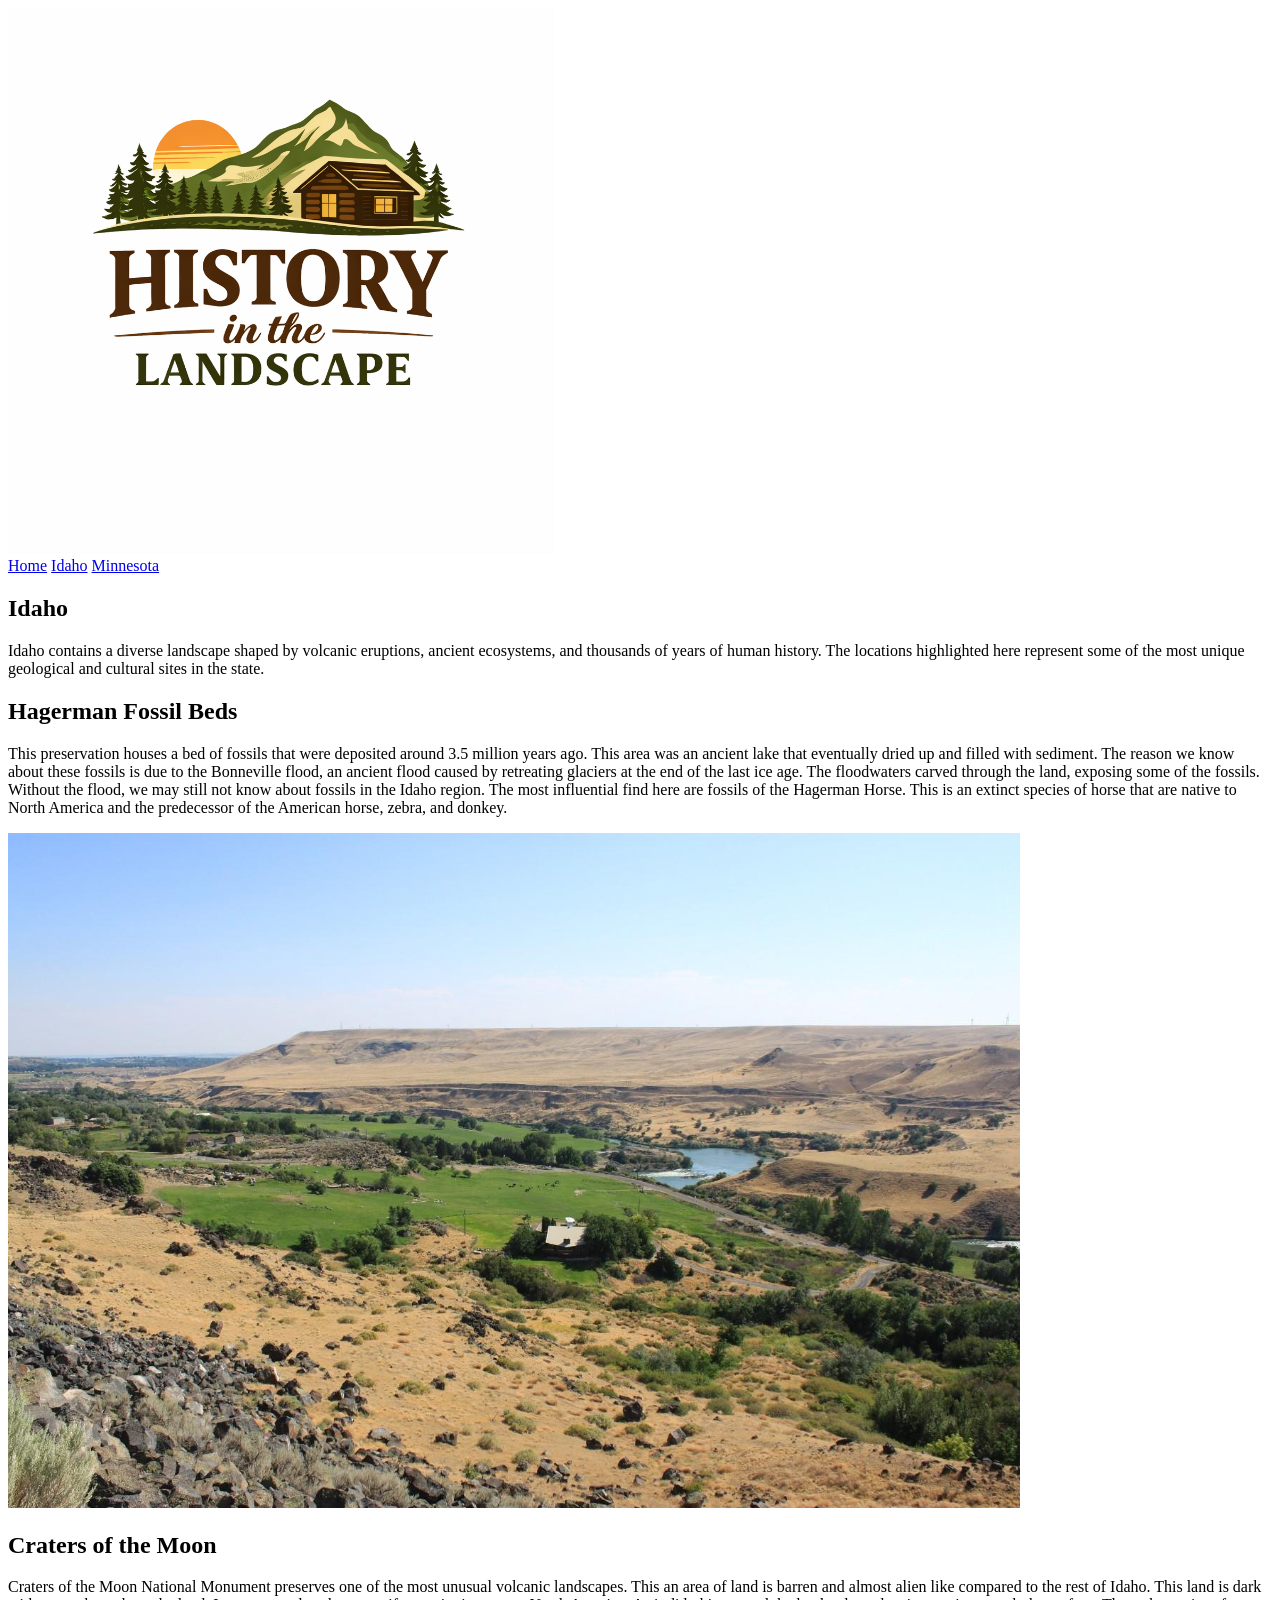
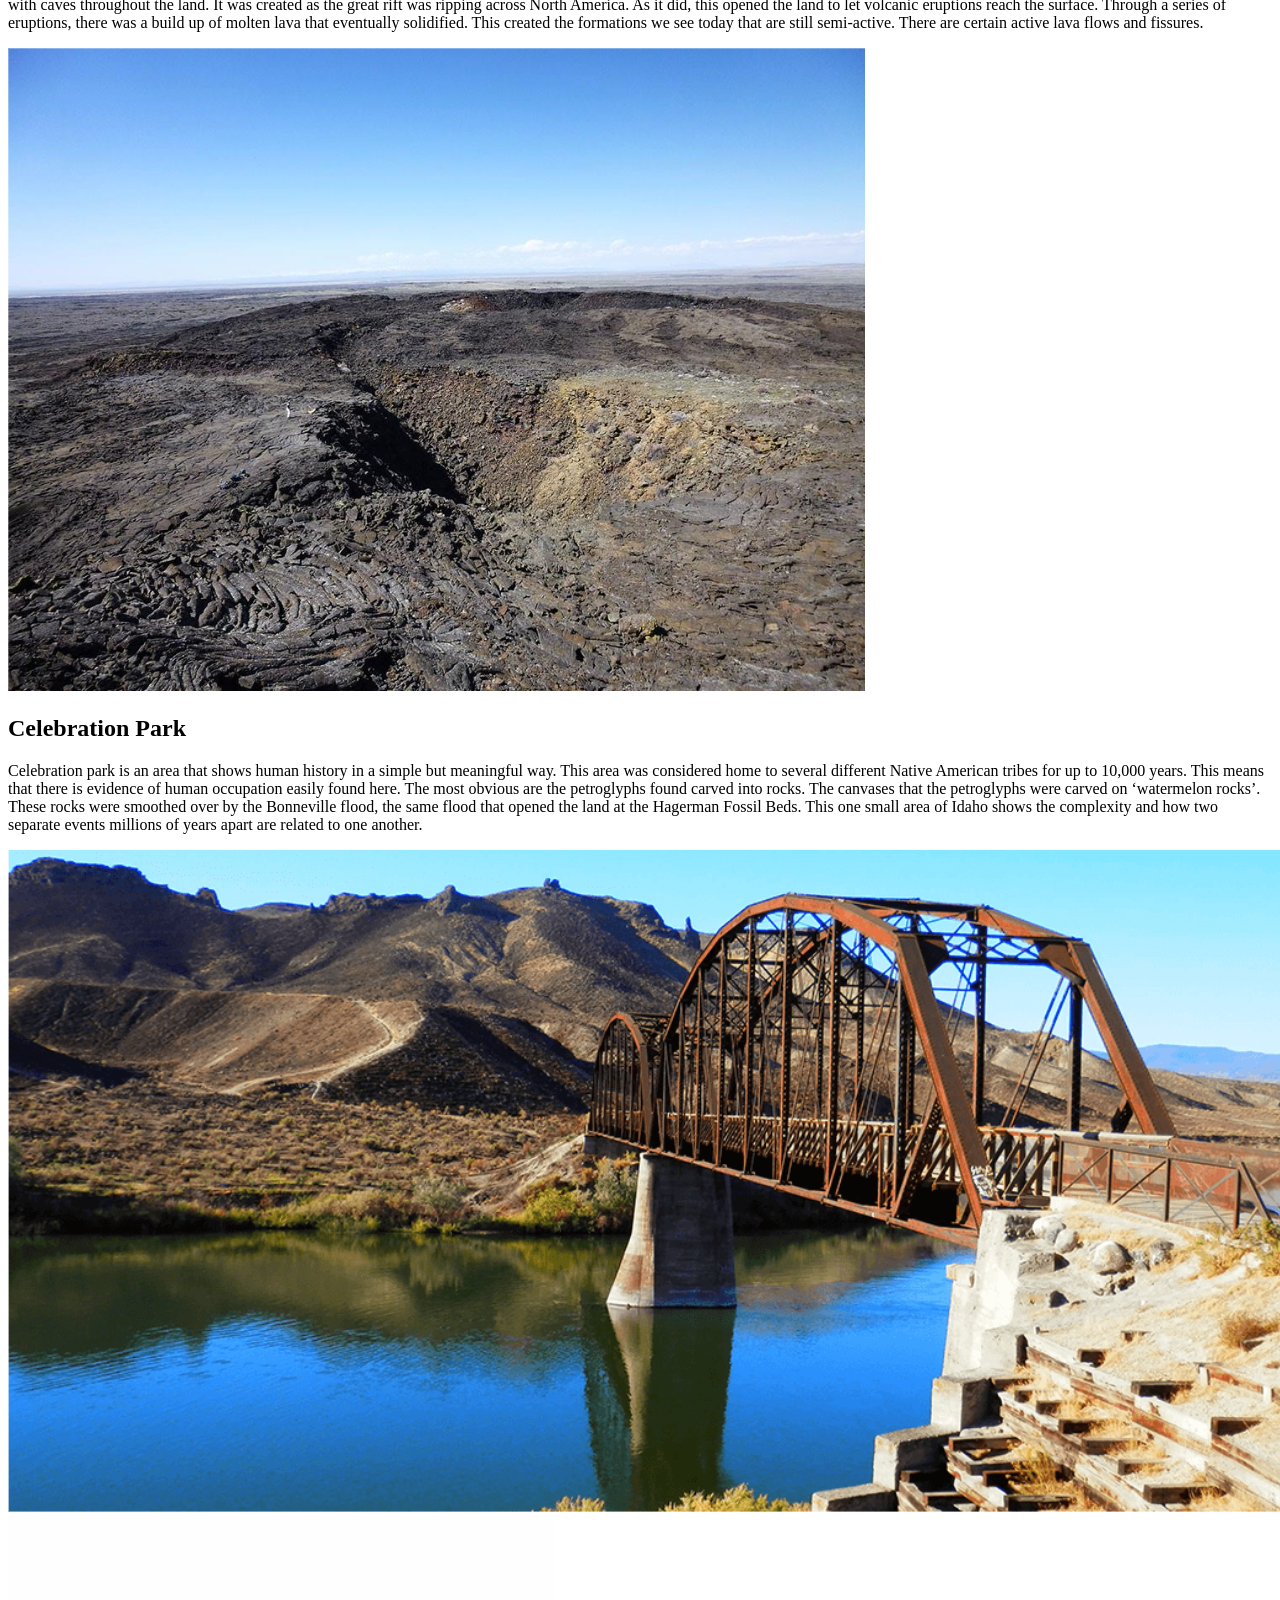
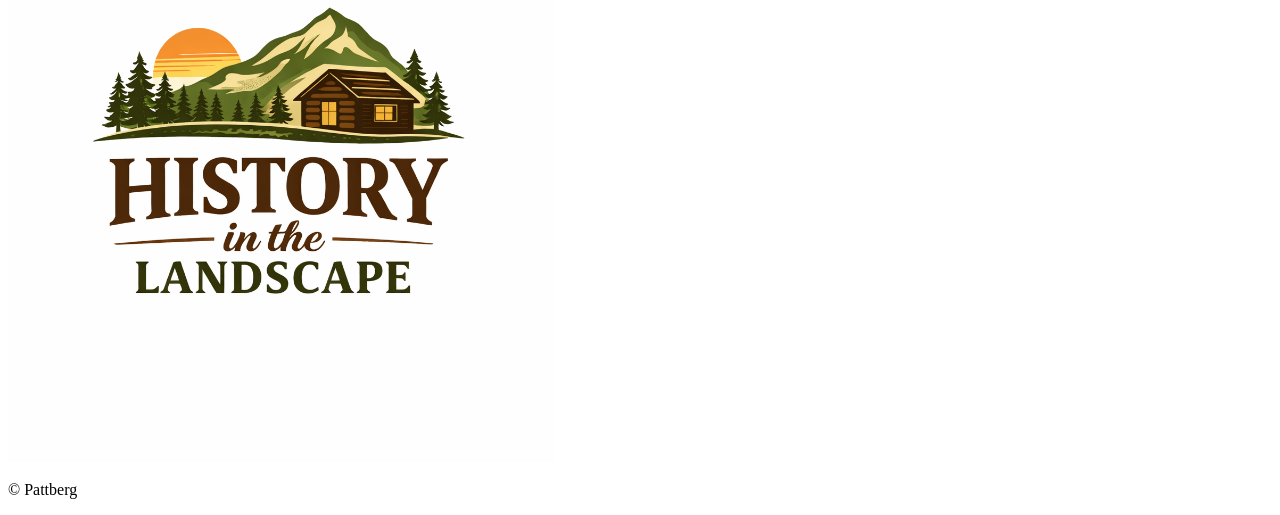
==== idaho.html @ bf3b2af5 "new file:   Minnesota.html 	new file:   idaho.html 	new file:   images/Blue Mounds.png 	new file:   " ====
<!DOCTYPE html>
<html lang="en">
<head>
    <meta charset="UTF-8">
    <meta name="viewport" content="width=, initial-scale=1.0">
    <title>Document</title>
    <link rel="stylesheet" href="#">
</head>
<body>
    <header>
        <img src="images/patt-logo.png" alt="logo">
        <nav>
            <a href="index.html">Home</a>
            <a href="idaho.html">Idaho</a>
            <a href="Minnesota.html">Minnesota</a>
        </nav>
    </header>

    <section class="hero">
        <h1>Idaho</h1>
        <p>Idaho contains a diverse landscape shaped by volcanic eruptions, ancient ecosystems, and thousands of years of human history. The locations highlighted here represent some of the most unique geological and cultural sites in the state.</p>
    </section>

    <section class="row">
        <div class="text">
            <h2>Hagerman Fossil Beds</h2>
            <p>This preservation houses a bed of fossils that were deposited around 3.5 million years ago. This area was an ancient lake that eventually dried up and filled with sediment. The reason we know about these fossils is due to the Bonneville flood, an ancient flood caused by retreating glaciers at the end of the last ice age. The floodwaters carved through the land, exposing some of the fossils. Without the flood, we may still not know about fossils in the Idaho region. The most influential find here are fossils of the Hagerman Horse. This is an extinct species of horse that are native to North America and the predecessor of the American horse, zebra, and donkey.</p>
        </div>
        <div class="image"> 
            <img src="images/Hagerman Fossil Beds.png" alt="Hagerman Fossil Beds img">
        </div>
    </section>

    <section class="row reverse">
        <div class="text">
            <h2>Craters of the Moon</h2>
            <p>Craters of the Moon National Monument preserves one of the most unusual volcanic landscapes. This an area of land is barren and almost alien like compared to the rest of Idaho. This land is dark with caves throughout the land. It was created as the great rift was ripping across North America. As it did, this opened the land to let volcanic eruptions reach the surface. Through a series of eruptions, there was a build up of molten lava that eventually solidified. This created the formations we see today that are still semi-active. There are certain active lava flows and fissures.</p>
        </div>
        <div class="image">
            <img src="images/Craters of the Moon.png" alt="Craters of the Moon img">
        </div>
    </section>

    <section class="row">
        <div class="text">
            <h2>Celebration Park</h2>
            <p>Celebration park is an area that shows human history in a simple but meaningful way. This area was considered home to several different Native American tribes for up to 10,000 years. This means that there is evidence of human occupation easily found here. The most obvious are the petroglyphs found carved into rocks. The canvases that the petroglyphs were carved on ‘watermelon rocks’. These rocks were smoothed over by the Bonneville flood, the same flood that opened the land at the Hagerman Fossil Beds. This one small area of Idaho shows the complexity and how two separate events millions of years apart are related to one another.  </p>
        </div>
        <div class="image">
            <img src="images/Celebration Park.png" alt="Celebration Park img">
        </div>
    </section>

    <footer>
        <img src="images/patt-logo.png" alt="logo">

        <p>&copy; Pattberg</p>
    </footer>
</body>
</html>
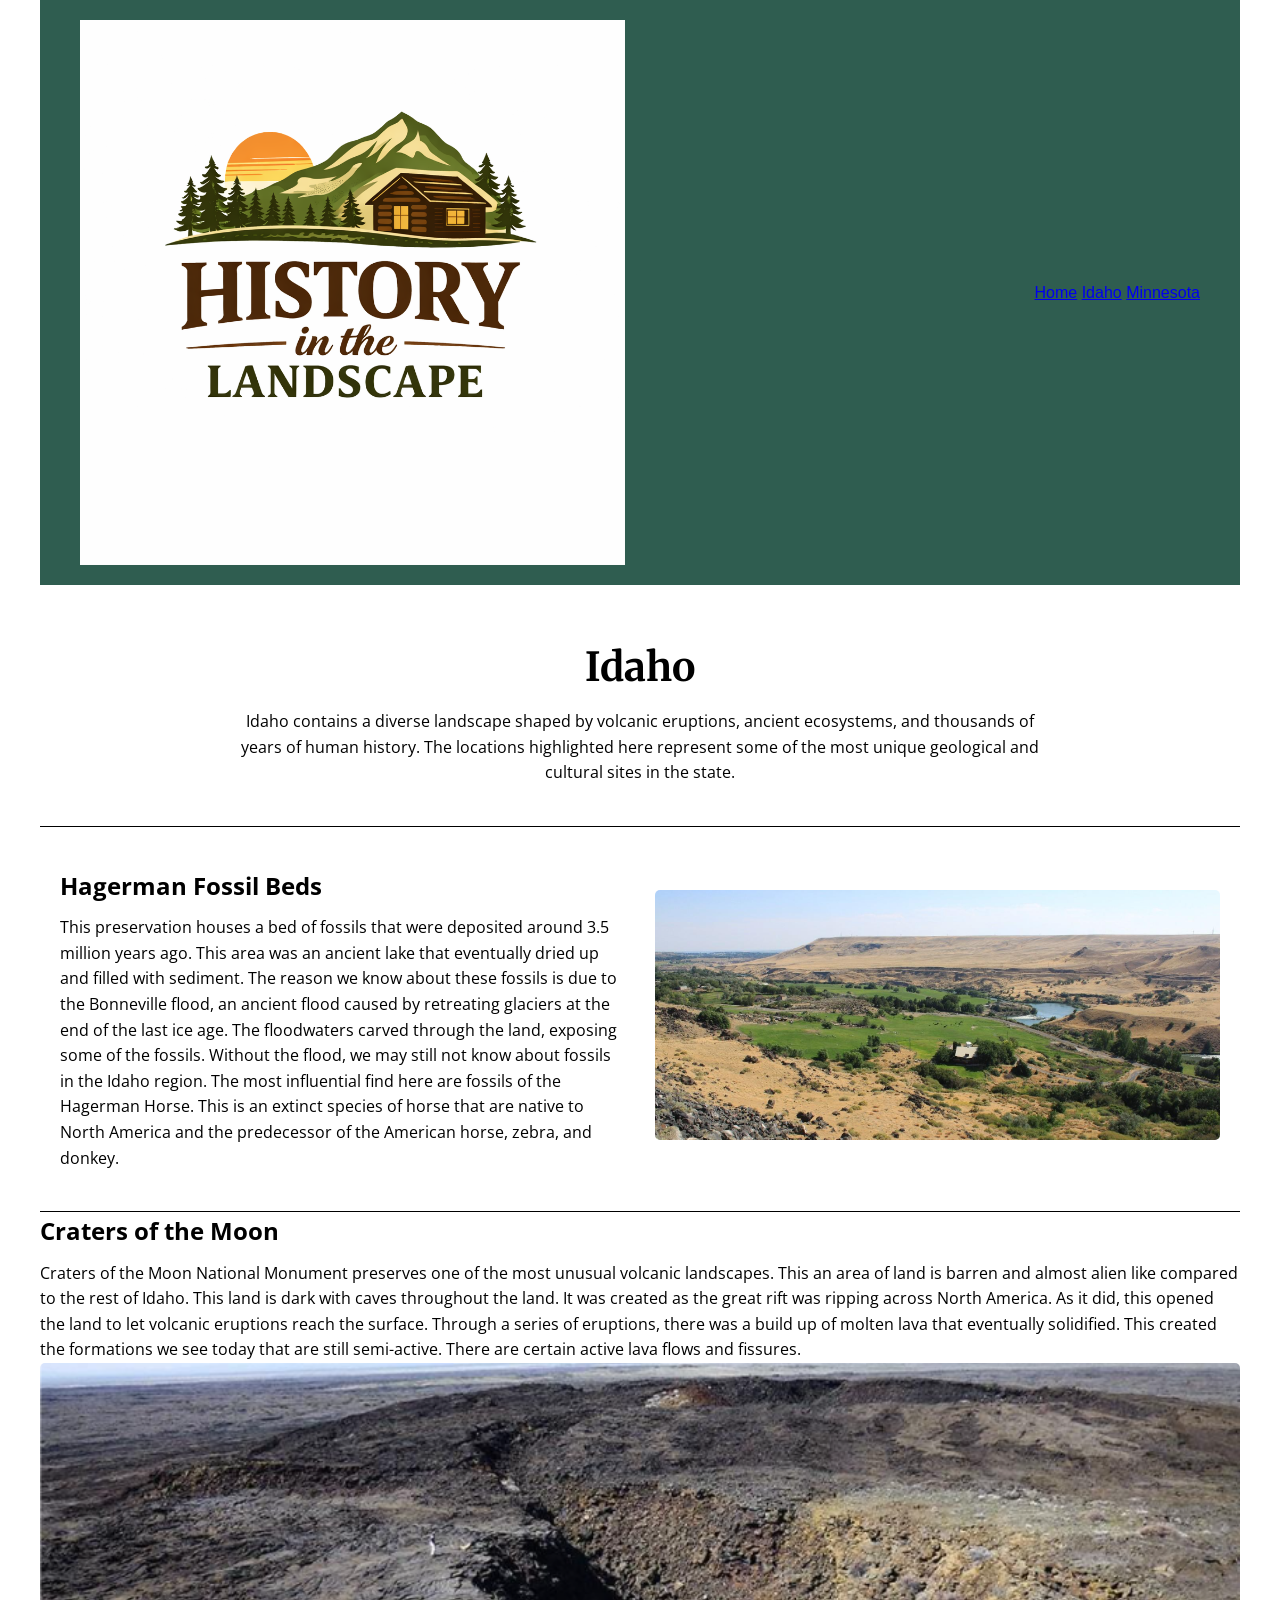
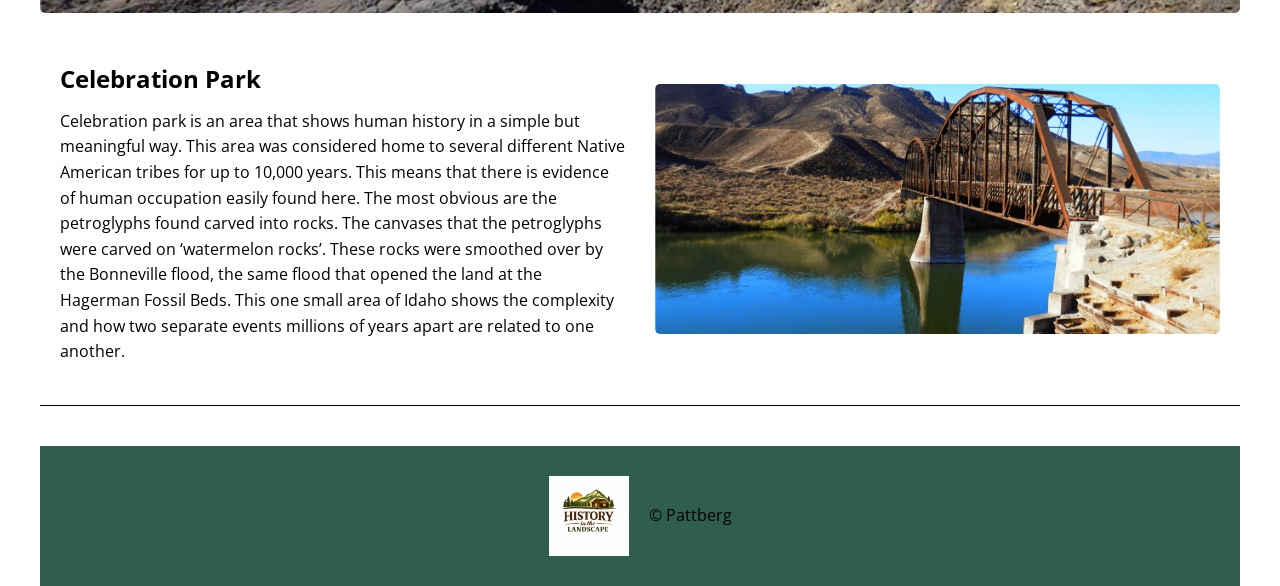
==== commit ffa2fabd: "modified:   Minnesota.html 	modified:   idaho.html 	modified:   styles/index-styles.css" ====
--- a/idaho.html
+++ b/idaho.html
@@ -2,59 +2,61 @@
 <html lang="en">
 <head>
     <meta charset="UTF-8">
-    <meta name="viewport" content="width=, initial-scale=1.0">
+    <meta name="viewport" content="width=device-width, initial-scale=1.0">
     <title>Document</title>
-    <link rel="stylesheet" href="#">
+    <link rel="stylesheet" href="styles/index-styles.css">
 </head>
 <body>
-    <header>
-        <img src="images/patt-logo.png" alt="logo">
-        <nav>
-            <a href="index.html">Home</a>
-            <a href="idaho.html">Idaho</a>
-            <a href="Minnesota.html">Minnesota</a>
-        </nav>
-    </header>
+    <main class="other-page">
+        <header>
+            <img src="images/patt-logo.png" alt="logo">
+            <nav>
+                <a href="index.html">Home</a>
+                <a href="idaho.html">Idaho</a>
+                <a href="Minnesota.html">Minnesota</a>
+            </nav>
+        </header>
 
-    <section class="hero">
-        <h1>Idaho</h1>
-        <p>Idaho contains a diverse landscape shaped by volcanic eruptions, ancient ecosystems, and thousands of years of human history. The locations highlighted here represent some of the most unique geological and cultural sites in the state.</p>
-    </section>
+        <section class="hero">
+            <h1>Idaho</h1>
+            <p>Idaho contains a diverse landscape shaped by volcanic eruptions, ancient ecosystems, and thousands of years of human history. The locations highlighted here represent some of the most unique geological and cultural sites in the state.</p>
+        </section>
 
-    <section class="row">
-        <div class="text">
-            <h2>Hagerman Fossil Beds</h2>
-            <p>This preservation houses a bed of fossils that were deposited around 3.5 million years ago. This area was an ancient lake that eventually dried up and filled with sediment. The reason we know about these fossils is due to the Bonneville flood, an ancient flood caused by retreating glaciers at the end of the last ice age. The floodwaters carved through the land, exposing some of the fossils. Without the flood, we may still not know about fossils in the Idaho region. The most influential find here are fossils of the Hagerman Horse. This is an extinct species of horse that are native to North America and the predecessor of the American horse, zebra, and donkey.</p>
-        </div>
-        <div class="image"> 
-            <img src="images/Hagerman Fossil Beds.png" alt="Hagerman Fossil Beds img">
-        </div>
-    </section>
+        <section class="row">
+            <div class="text">
+                <h2>Hagerman Fossil Beds</h2>
+                <p>This preservation houses a bed of fossils that were deposited around 3.5 million years ago. This area was an ancient lake that eventually dried up and filled with sediment. The reason we know about these fossils is due to the Bonneville flood, an ancient flood caused by retreating glaciers at the end of the last ice age. The floodwaters carved through the land, exposing some of the fossils. Without the flood, we may still not know about fossils in the Idaho region. The most influential find here are fossils of the Hagerman Horse. This is an extinct species of horse that are native to North America and the predecessor of the American horse, zebra, and donkey.</p>
+            </div>
+            <div class="image"> 
+                <img src="images/Hagerman Fossil Beds.png" alt="Hagerman Fossil Beds img">
+            </div>
+        </section>
 
-    <section class="row reverse">
-        <div class="text">
-            <h2>Craters of the Moon</h2>
-            <p>Craters of the Moon National Monument preserves one of the most unusual volcanic landscapes. This an area of land is barren and almost alien like compared to the rest of Idaho. This land is dark with caves throughout the land. It was created as the great rift was ripping across North America. As it did, this opened the land to let volcanic eruptions reach the surface. Through a series of eruptions, there was a build up of molten lava that eventually solidified. This created the formations we see today that are still semi-active. There are certain active lava flows and fissures.</p>
-        </div>
-        <div class="image">
-            <img src="images/Craters of the Moon.png" alt="Craters of the Moon img">
-        </div>
-    </section>
+        <section class="row-reverse">
+            <div class="text">
+                <h2>Craters of the Moon</h2>
+                <p>Craters of the Moon National Monument preserves one of the most unusual volcanic landscapes. This an area of land is barren and almost alien like compared to the rest of Idaho. This land is dark with caves throughout the land. It was created as the great rift was ripping across North America. As it did, this opened the land to let volcanic eruptions reach the surface. Through a series of eruptions, there was a build up of molten lava that eventually solidified. This created the formations we see today that are still semi-active. There are certain active lava flows and fissures.</p>
+            </div>
+            <div class="image">
+                <img src="images/Craters of the Moon.png" alt="Craters of the Moon img">
+            </div>
+        </section>
 
-    <section class="row">
-        <div class="text">
-            <h2>Celebration Park</h2>
-            <p>Celebration park is an area that shows human history in a simple but meaningful way. This area was considered home to several different Native American tribes for up to 10,000 years. This means that there is evidence of human occupation easily found here. The most obvious are the petroglyphs found carved into rocks. The canvases that the petroglyphs were carved on ‘watermelon rocks’. These rocks were smoothed over by the Bonneville flood, the same flood that opened the land at the Hagerman Fossil Beds. This one small area of Idaho shows the complexity and how two separate events millions of years apart are related to one another.  </p>
-        </div>
-        <div class="image">
-            <img src="images/Celebration Park.png" alt="Celebration Park img">
-        </div>
-    </section>
+        <section class="row">
+            <div class="text">
+                <h2>Celebration Park</h2>
+                <p>Celebration park is an area that shows human history in a simple but meaningful way. This area was considered home to several different Native American tribes for up to 10,000 years. This means that there is evidence of human occupation easily found here. The most obvious are the petroglyphs found carved into rocks. The canvases that the petroglyphs were carved on ‘watermelon rocks’. These rocks were smoothed over by the Bonneville flood, the same flood that opened the land at the Hagerman Fossil Beds. This one small area of Idaho shows the complexity and how two separate events millions of years apart are related to one another.  </p>
+            </div>
+            <div class="image">
+                <img src="images/Celebration Park.png" alt="Celebration Park img">
+            </div>
+        </section>
 
-    <footer>
-        <img src="images/patt-logo.png" alt="logo">
+        <footer>
+            <img src="images/patt-logo.png" alt="logo">
 
-        <p>&copy; Pattberg</p>
-    </footer>
+            <p>&copy; Pattberg</p>
+        </footer>
+    </main>
 </body>
 </html>
--- a/styles/index-styles.css
+++ b/styles/index-styles.css
@@ -0,0 +1,205 @@
+@import url('https://fonts.googleapis.com/css2?family=Merriweather:ital,opsz,wght@0,18..144,300..900;1,18..144,300..900&display=swap');
+@import url('https://fonts.googleapis.com/css2?family=Open+Sans:ital,wght@0,300..800;1,300..800&display=swap');
+
+/* ======================
+   GLOBAL RESET
+====================== */
+
+*{
+    margin:0;
+    padding:0;
+    box-sizing:border-box;
+}
+
+body{
+    font-family: Arial, Helvetica, sans-serif;
+    line-height:1.6;
+}
+
+main{
+    max-width:1200px;
+    margin:auto;
+}
+
+h1{
+    font-family: Merriweather;
+}
+
+p, h2, h3{
+    font-family: "Open Sans";
+}
+
+/* ======================
+   HEADER
+====================== */
+
+header{
+    display:flex;
+    align-items:center;
+    justify-content:space-between;
+    padding:20px 40px;
+    margin: 0 0 10px;
+    background-color: #2F5D50;
+}
+
+.logo{
+    width:120px;
+    height:auto;
+}
+
+#nav-bar{
+    display:flex;
+    gap:40px;
+}
+
+#nav-bar a{
+    text-decoration:none;
+    font-size:1.2rem;
+    color: white;
+}
+
+/* ======================
+   HERO SECTION
+====================== */
+
+#hero-image{
+    position:relative;
+    width:100%;
+    height:400px;
+    overflow:hidden;
+}
+
+#hero-image img{
+    width:100%;
+    height:100%;
+    object-fit:cover;
+}
+
+#hero-image h1,
+#hero-image h2{
+    position:absolute;
+    left:50%;
+    transform:translateX(-50%);
+    text-align:center;
+    width:100%;
+}
+
+#hero-image h1{
+    top:40%;
+    font-size:2.5rem;
+}
+
+#hero-image h2{
+    top:65%;
+    font-size:1.5rem;
+}
+
+/* ======================
+   INFO SECTION (About + Why)
+====================== */
+
+#content-grid{
+    padding:40px;
+
+    display:grid;
+    grid-template-columns:1fr 1fr;
+    gap:40px;
+}
+
+#content-grid > h1{
+    grid-column:1 / -1;
+    text-align:center;
+    margin-top:20px;
+}
+
+.info{
+    display:flex;
+    flex-direction:column;
+    gap:15px;
+}
+
+/* ======================
+   FEATURED LOCATIONS
+====================== */
+
+.info img{
+    width:100%;
+    height:220px;
+    object-fit:cover;
+}
+
+.feature-card{
+    display:grid;
+    grid-template-rows:auto auto 1fr;
+    gap:10px;
+}
+
+/* ======================
+   FOOTER
+====================== */
+
+footer{
+    display:flex;
+    align-items:center;
+    justify-content:center;
+    gap:20px;
+    padding:30px;
+    margin-top:40px;
+    background-color: #2F5D50;
+}
+
+footer img{
+    width:80px;
+}
+
+/* Idaho and Minnesota pages */
+.other-page .hero {
+    text-align: center;
+    padding: 40px 20px;
+    border-bottom: 1px solid;
+}
+
+.other-page .hero h1 {
+    font-size: 2.5rem;
+    margin-bottom: 10px;
+}
+
+.other-page .hero p {
+    max-width: 800px;
+    margin: auto;
+}
+
+/* forward row layout */
+.other-page .row {
+    display: flex;
+    align-items: center;
+    gap: 30px;
+    padding: 40px 20px;
+    border-bottom: 1px solid;
+}
+
+/* reverse row layout */
+
+.other-page .row-reverse {
+    flex-direction: row-reverse;
+}
+
+.other-page .text {
+    flex: 1;
+}
+
+.other-page .text h2 {
+    margin-bottom: 10px;
+}
+
+.other-page .image {
+    flex: 1;
+}
+
+.other-page .image img {
+    width: 100%;
+    height: 250px;
+    object-fit: cover;
+    border-radius: 5px;
+}
+
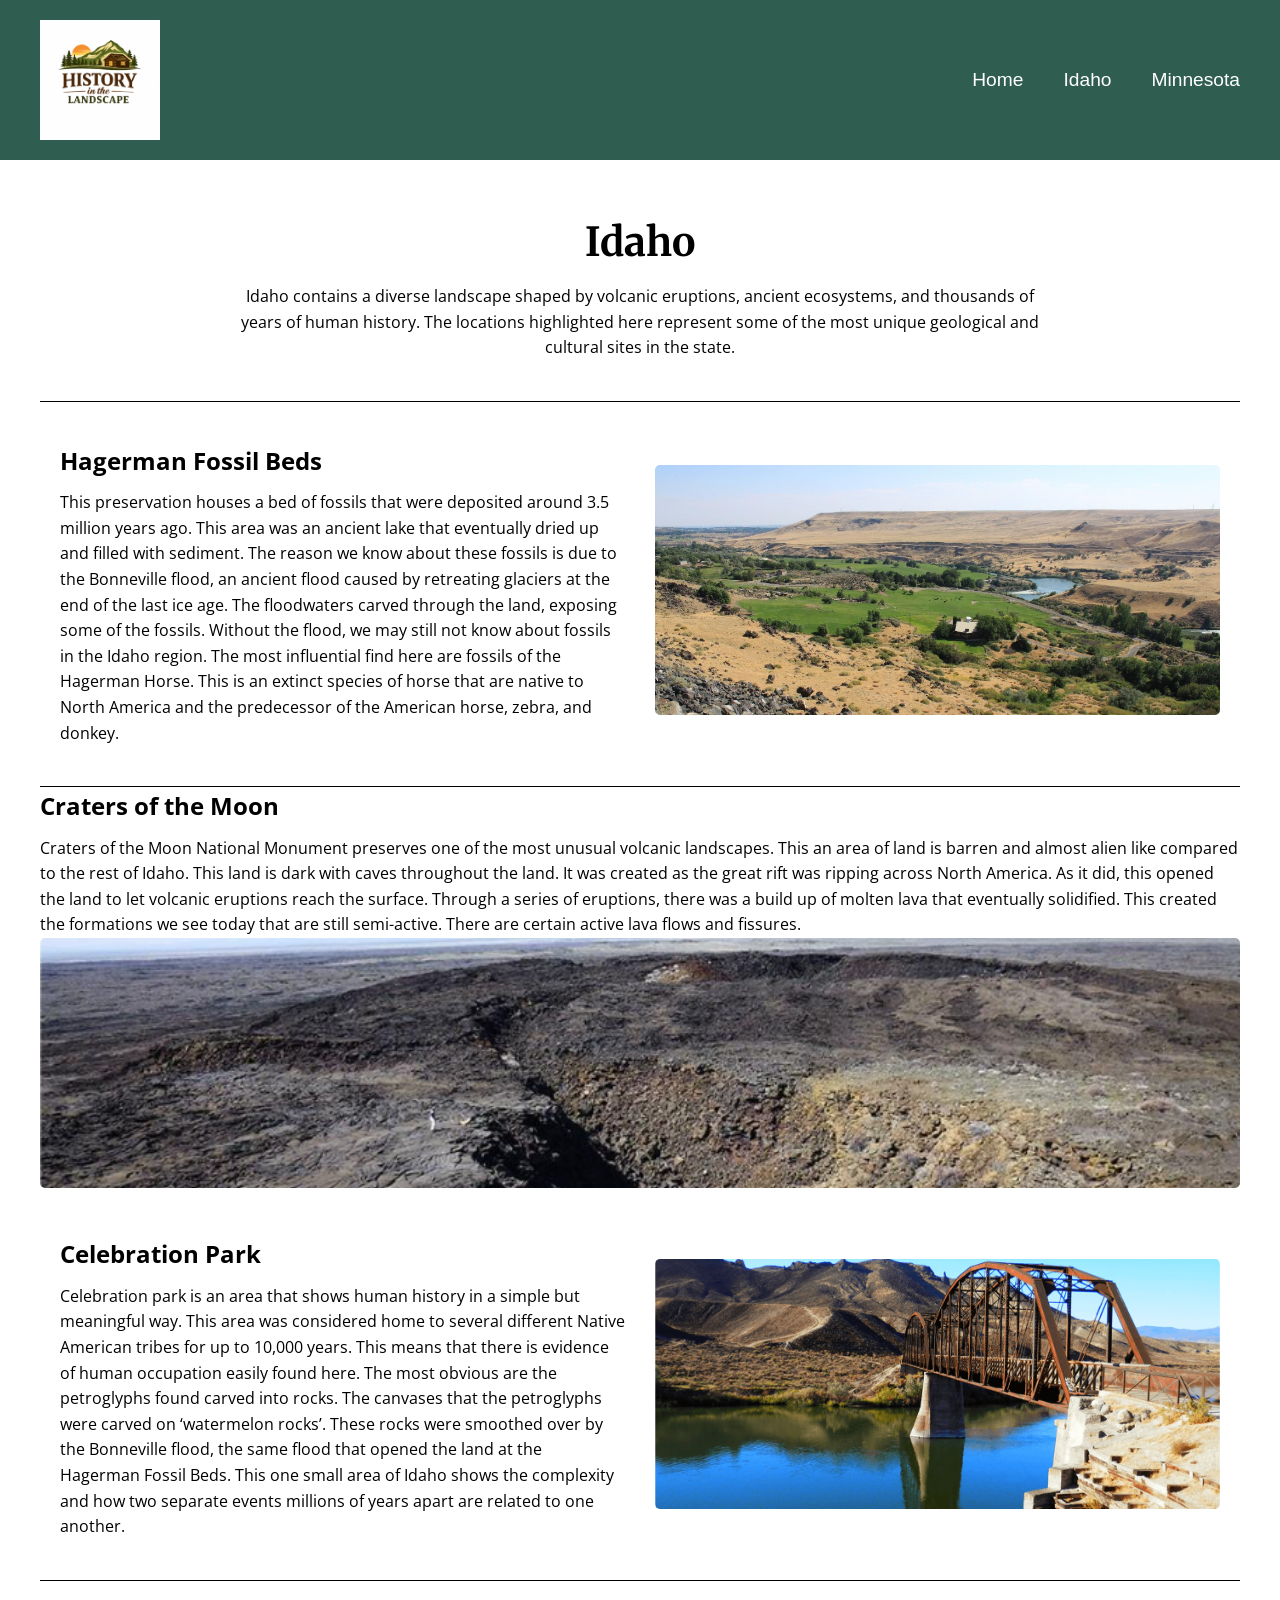
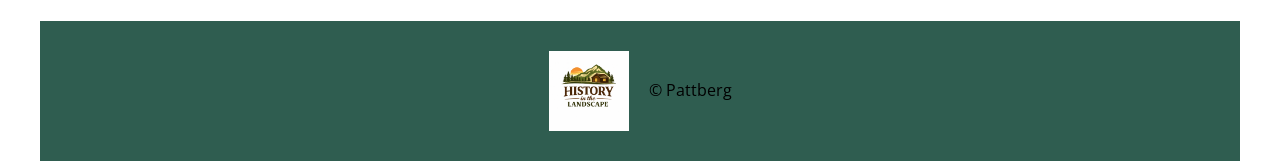
==== commit ed25d48e: "modified:   Minnesota.html 	modified:   idaho.html" ====
--- a/idaho.html
+++ b/idaho.html
@@ -7,16 +7,17 @@
     <link rel="stylesheet" href="styles/index-styles.css">
 </head>
 <body>
+    
+    <header>
+        <img src="images/patt-logo.png" alt="logo" class="logo">
+        <nav id="nav-bar">
+            <a href="index.html">Home</a>
+            <a href="idaho.html">Idaho</a>
+            <a href="Minnesota.html">Minnesota</a>
+        </nav>
+    </header>
+
     <main class="other-page">
-        <header>
-            <img src="images/patt-logo.png" alt="logo">
-            <nav>
-                <a href="index.html">Home</a>
-                <a href="idaho.html">Idaho</a>
-                <a href="Minnesota.html">Minnesota</a>
-            </nav>
-        </header>
-
         <section class="hero">
             <h1>Idaho</h1>
             <p>Idaho contains a diverse landscape shaped by volcanic eruptions, ancient ecosystems, and thousands of years of human history. The locations highlighted here represent some of the most unique geological and cultural sites in the state.</p>
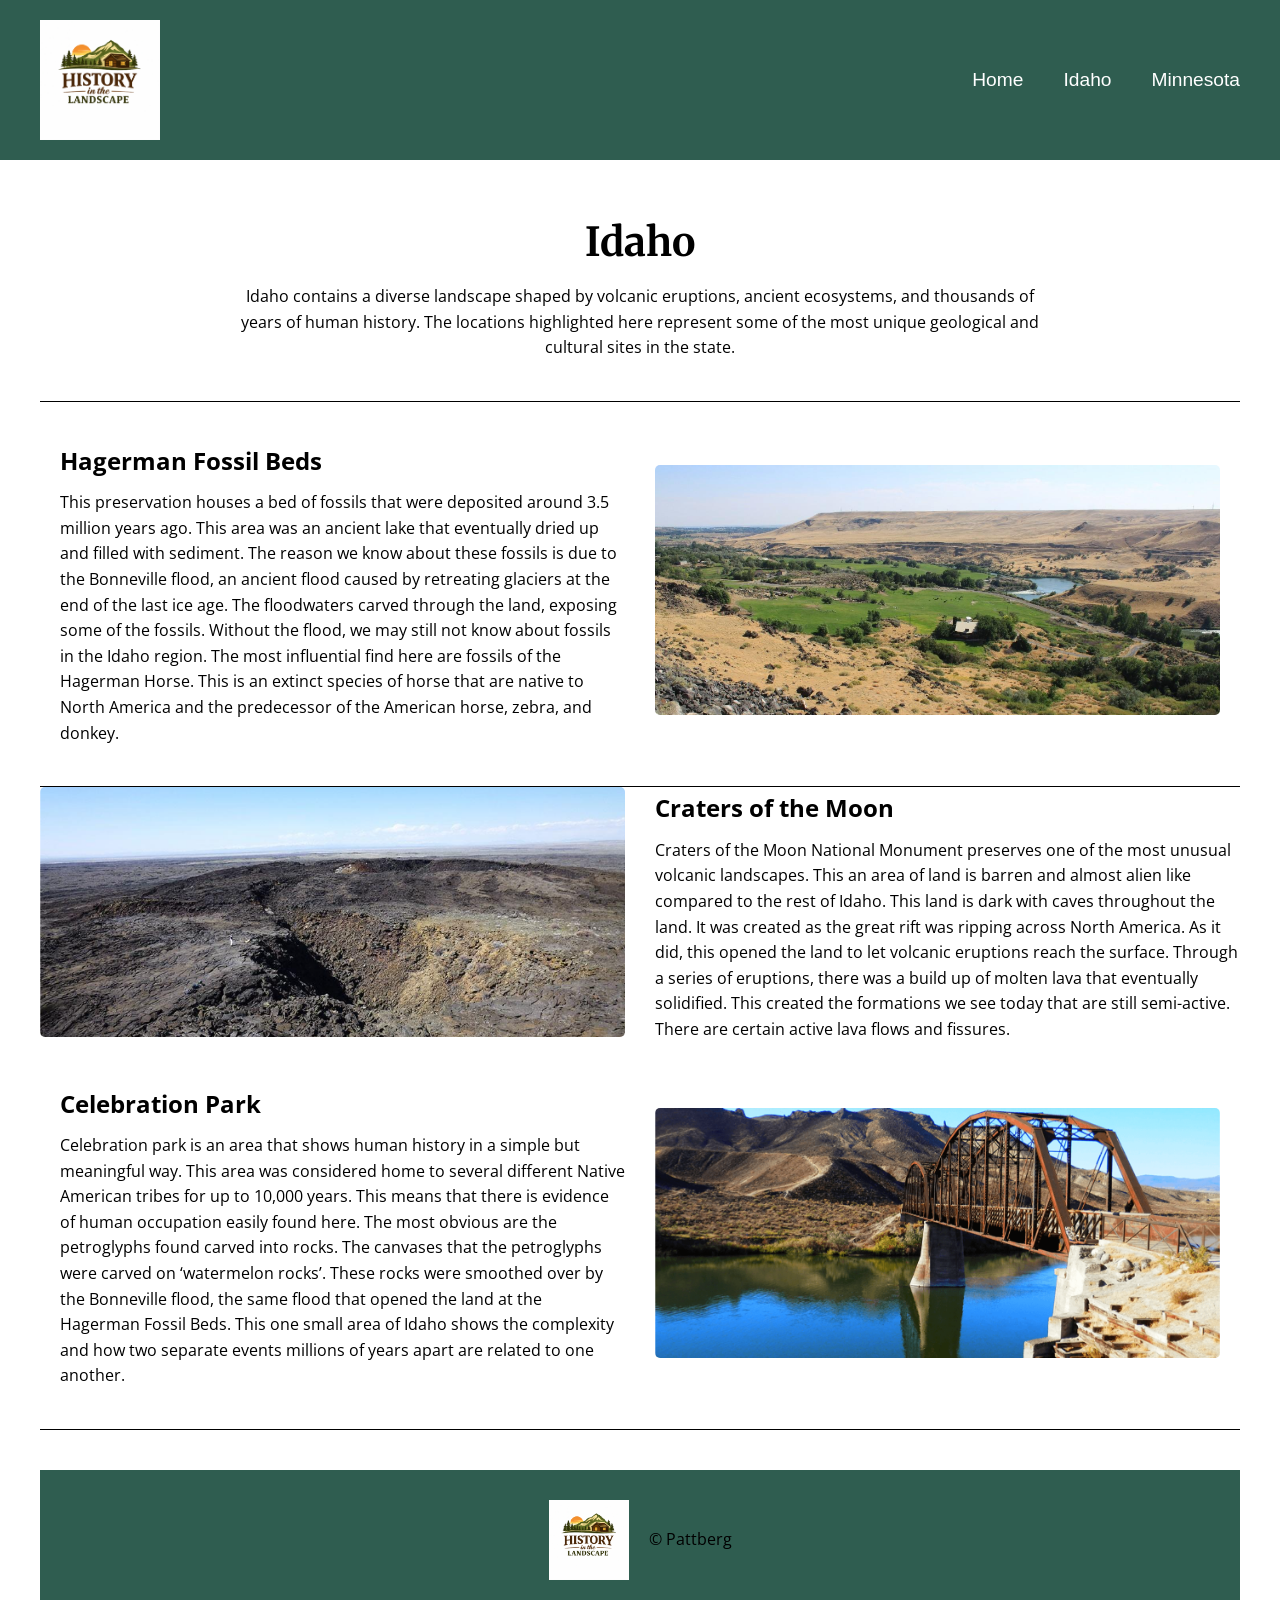
==== commit 22c0ad87: "modified:   Minnesota.html 	modified:   idaho.html 	modified:   styles/index-styles.css" ====
--- a/idaho.html
+++ b/idaho.html
@@ -3,7 +3,8 @@
 <head>
     <meta charset="UTF-8">
     <meta name="viewport" content="width=device-width, initial-scale=1.0">
-    <title>Document</title>
+    <title>Idaho</title>
+    <link rel="icon" href="images/favicon.ico">
     <link rel="stylesheet" href="styles/index-styles.css">
 </head>
 <body>
--- a/styles/index-styles.css
+++ b/styles/index-styles.css
@@ -181,7 +181,10 @@
 /* reverse row layout */
 
 .other-page .row-reverse {
+    display: flex;
     flex-direction: row-reverse;
+    align-items: center;
+    gap: 30px;
 }
 
 .other-page .text {
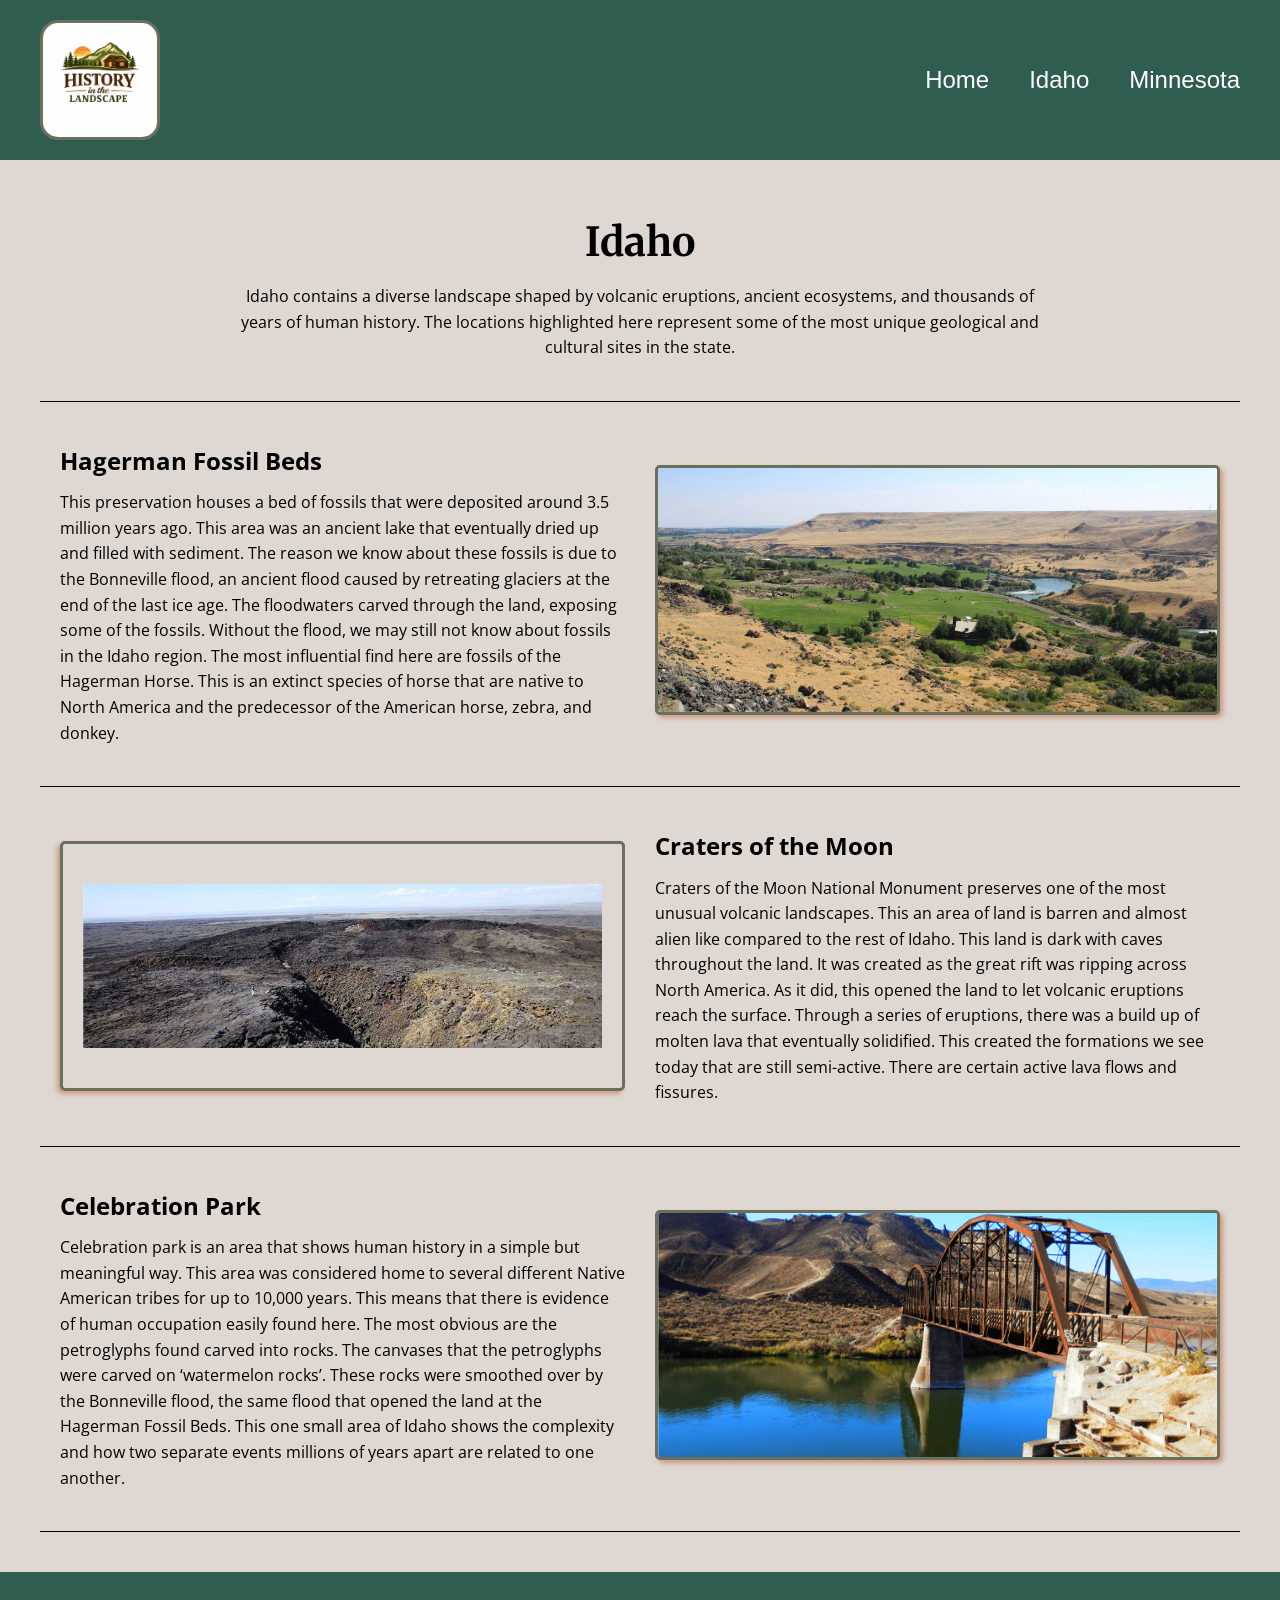
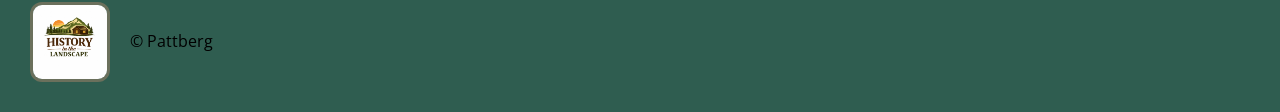
==== commit aef05ac5: "Updated Sub-pages and added more colors to CSS" ====
--- a/idaho.html
+++ b/idaho.html
@@ -54,11 +54,13 @@
             </div>
         </section>
 
-        <footer>
-            <img src="images/patt-logo.png" alt="logo">
+        
+    </main>
+    
+    <footer>
+            <img src="images/patt-logo.png" alt="logo" class="logo">
 
             <p>&copy; Pattberg</p>
-        </footer>
-    </main>
+    </footer>
 </body>
 </html>
--- a/styles/index-styles.css
+++ b/styles/index-styles.css
@@ -14,6 +14,7 @@
 body{
     font-family: Arial, Helvetica, sans-serif;
     line-height:1.6;
+    background-color: #dfd8d2;
 }
 
 main{
@@ -27,6 +28,11 @@
 
 p, h2, h3{
     font-family: "Open Sans";
+}
+
+img{
+    border: 3px solid #6B705C;
+    box-shadow: 3px 3px 5px #CB997E;
 }
 
 /* ======================
@@ -45,6 +51,8 @@
 .logo{
     width:120px;
     height:auto;
+    border-radius: 15%;
+    box-shadow: none;
 }
 
 #nav-bar{
@@ -54,8 +62,12 @@
 
 #nav-bar a{
     text-decoration:none;
-    font-size:1.2rem;
+    font-size:1.5em;
     color: white;
+}
+
+#nav-bar a:hover{
+    color: #ddc9ba;
 }
 
 /* ======================
@@ -69,7 +81,7 @@
     overflow:hidden;
 }
 
-#hero-image img{
+#hero-image > #hero{
     width:100%;
     height:100%;
     object-fit:cover;
@@ -122,6 +134,12 @@
    FEATURED LOCATIONS
 ====================== */
 
+#fl-tag{
+    border-top: 1px solid;
+    border-bottom: 1px solid;
+    padding: 15px 0;
+}
+
 .info img{
     width:100%;
     height:220px;
@@ -141,14 +159,14 @@
 footer{
     display:flex;
     align-items:center;
-    justify-content:center;
+    justify-content:left;
     gap:20px;
     padding:30px;
     margin-top:40px;
     background-color: #2F5D50;
 }
 
-footer img{
+footer .logo{
     width:80px;
 }
 
@@ -185,6 +203,17 @@
     flex-direction: row-reverse;
     align-items: center;
     gap: 30px;
+    padding: 40px 20px;
+    border-bottom: 1px solid;
+}
+
+.other-page .row-reverse img{
+    display: flex;
+    flex-direction: row-reverse;
+    align-items: center;
+    gap: 30px;
+    padding: 40px 20px;
+    box-shadow: -3px 3px 5px #CB997E;
 }
 
 .other-page .text {
